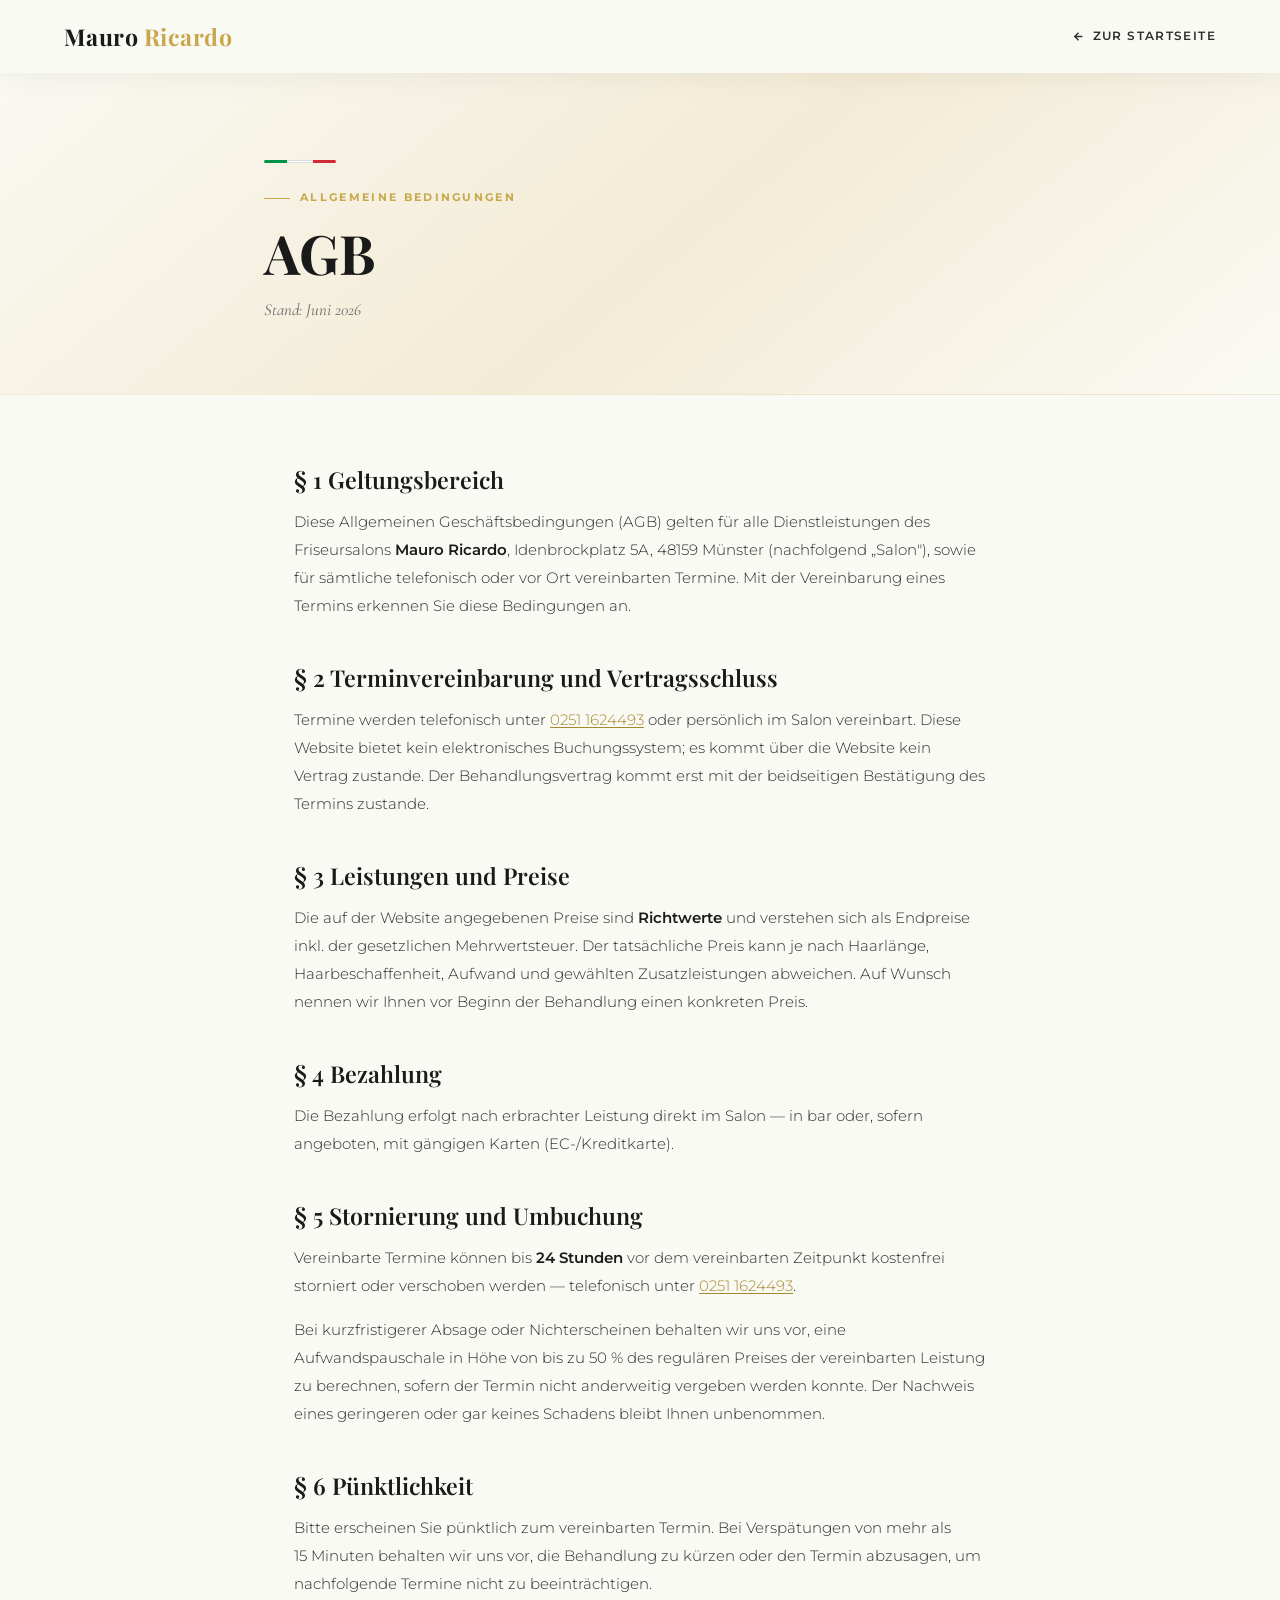
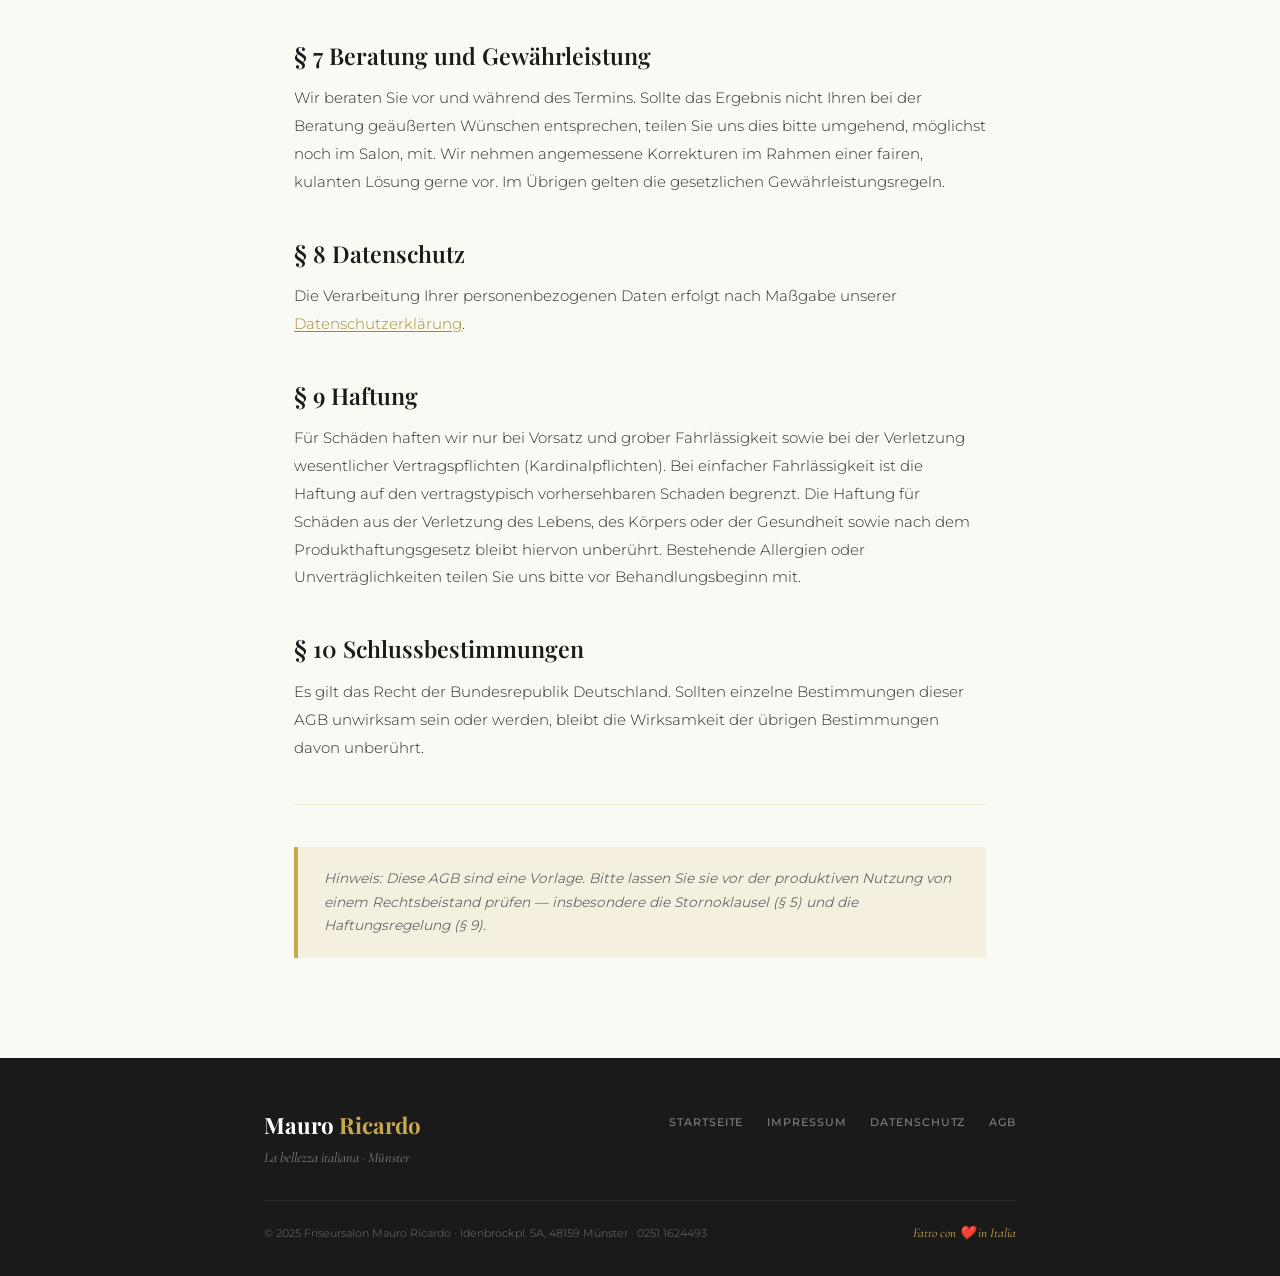
==== agb.html @ 3a628dab "Initiale Webseite Friseursalon Mauro Ricardo (DSGVO-konform) Co-Authored-By: Claude Opus 4.8 <norepl" ====
<!DOCTYPE html>
<html lang="de">
<head>
    <meta charset="UTF-8">
    <meta name="viewport" content="width=device-width, initial-scale=1.0">
    <title>AGB | Friseursalon Mauro Ricardo Münster</title>
    <meta name="description" content="Allgemeine Geschäftsbedingungen des Friseursalons Mauro Ricardo in Münster.">
    <meta name="robots" content="index, follow">
    <link rel="icon" type="image/svg+xml" href="favicon.svg">
    <meta name="theme-color" content="#1A1A1A">
    <link href="fonts/fonts.css" rel="stylesheet">
    <link href="legal.css" rel="stylesheet">
</head>
<body>

<nav>
    <a href="index.html" class="nav-logo">Mauro <em>Ricardo</em></a>
    <a href="index.html" class="nav-back">
        <svg width="13" height="13" viewBox="0 0 24 24" fill="none" stroke="currentColor" stroke-width="2.5"><path d="M19 12H5M12 19l-7-7 7-7"/></svg>
        Zur Startseite
    </a>
</nav>

<header class="legal-header">
    <div class="container">
        <div class="it-stripe"><span class="it-g"></span><span class="it-w"></span><span class="it-r"></span></div>
        <div class="eyebrow">Allgemeine Bedingungen</div>
        <h1>AGB</h1>
        <p class="legal-updated">Stand: Juni 2026</p>
    </div>
</header>

<main class="legal-content">
    <div class="container">

        <h2>§ 1 Geltungsbereich</h2>
        <p>
            Diese Allgemeinen Geschäftsbedingungen (AGB) gelten für alle Dienstleistungen des
            Friseursalons <strong>Mauro Ricardo</strong>, Idenbrockplatz 5A, 48159 Münster
            (nachfolgend „Salon"), sowie für sämtliche telefonisch oder vor Ort vereinbarten Termine.
            Mit der Vereinbarung eines Termins erkennen Sie diese Bedingungen an.
        </p>

        <h2>§ 2 Terminvereinbarung und Vertragsschluss</h2>
        <p>
            Termine werden telefonisch unter <a href="tel:025116244934">0251 1624493</a> oder
            persönlich im Salon vereinbart. Diese Website bietet kein elektronisches Buchungssystem;
            es kommt über die Website kein Vertrag zustande. Der Behandlungsvertrag kommt erst mit der
            beidseitigen Bestätigung des Termins zustande.
        </p>

        <h2>§ 3 Leistungen und Preise</h2>
        <p>
            Die auf der Website angegebenen Preise sind <strong>Richtwerte</strong> und verstehen sich
            als Endpreise inkl. der gesetzlichen Mehrwertsteuer. Der tatsächliche Preis kann je nach
            Haarlänge, Haarbeschaffenheit, Aufwand und gewählten Zusatzleistungen abweichen. Auf Wunsch
            nennen wir Ihnen vor Beginn der Behandlung einen konkreten Preis.
        </p>

        <h2>§ 4 Bezahlung</h2>
        <p>
            Die Bezahlung erfolgt nach erbrachter Leistung direkt im Salon — in bar oder, sofern
            angeboten, mit gängigen Karten (EC-/Kreditkarte).
        </p>

        <h2>§ 5 Stornierung und Umbuchung</h2>
        <p>
            Vereinbarte Termine können bis <strong>24 Stunden</strong> vor dem vereinbarten Zeitpunkt
            kostenfrei storniert oder verschoben werden — telefonisch unter
            <a href="tel:025116244934">0251 1624493</a>.
        </p>
        <p>
            Bei kurzfristigerer Absage oder Nichterscheinen behalten wir uns vor, eine
            Aufwandspauschale in Höhe von bis zu 50&nbsp;% des regulären Preises der vereinbarten
            Leistung zu berechnen, sofern der Termin nicht anderweitig vergeben werden konnte. Der
            Nachweis eines geringeren oder gar keines Schadens bleibt Ihnen unbenommen.
        </p>

        <h2>§ 6 Pünktlichkeit</h2>
        <p>
            Bitte erscheinen Sie pünktlich zum vereinbarten Termin. Bei Verspätungen von mehr als
            15&nbsp;Minuten behalten wir uns vor, die Behandlung zu kürzen oder den Termin abzusagen,
            um nachfolgende Termine nicht zu beeinträchtigen.
        </p>

        <h2>§ 7 Beratung und Gewährleistung</h2>
        <p>
            Wir beraten Sie vor und während des Termins. Sollte das Ergebnis nicht Ihren bei der
            Beratung geäußerten Wünschen entsprechen, teilen Sie uns dies bitte umgehend, möglichst
            noch im Salon, mit. Wir nehmen angemessene Korrekturen im Rahmen einer fairen, kulanten
            Lösung gerne vor. Im Übrigen gelten die gesetzlichen Gewährleistungsregeln.
        </p>

        <h2>§ 8 Datenschutz</h2>
        <p>
            Die Verarbeitung Ihrer personenbezogenen Daten erfolgt nach Maßgabe unserer
            <a href="datenschutz.html">Datenschutzerklärung</a>.
        </p>

        <h2>§ 9 Haftung</h2>
        <p>
            Für Schäden haften wir nur bei Vorsatz und grober Fahrlässigkeit sowie bei der Verletzung
            wesentlicher Vertragspflichten (Kardinalpflichten). Bei einfacher Fahrlässigkeit ist die
            Haftung auf den vertragstypisch vorhersehbaren Schaden begrenzt. Die Haftung für Schäden
            aus der Verletzung des Lebens, des Körpers oder der Gesundheit sowie nach dem
            Produkthaftungsgesetz bleibt hiervon unberührt. Bestehende Allergien oder
            Unverträglichkeiten teilen Sie uns bitte vor Behandlungsbeginn mit.
        </p>

        <h2>§ 10 Schlussbestimmungen</h2>
        <p>
            Es gilt das Recht der Bundesrepublik Deutschland. Sollten einzelne Bestimmungen dieser AGB
            unwirksam sein oder werden, bleibt die Wirksamkeit der übrigen Bestimmungen davon unberührt.
        </p>

        <hr>
        <blockquote>
            Hinweis: Diese AGB sind eine Vorlage. Bitte lassen Sie sie vor der produktiven Nutzung von
            einem Rechtsbeistand prüfen — insbesondere die Stornoklausel (§ 5) und die
            Haftungsregelung (§ 9).
        </blockquote>

    </div>
</main>

<footer>
    <div class="container">
        <div class="foot-top">
            <div>
                <div class="foot-logo">Mauro <em>Ricardo</em></div>
                <div class="foot-tag">La bellezza italiana · Münster</div>
            </div>
            <ul class="foot-links">
                <li><a href="index.html">Startseite</a></li>
                <li><a href="impressum.html">Impressum</a></li>
                <li><a href="datenschutz.html">Datenschutz</a></li>
                <li><a href="agb.html">AGB</a></li>
            </ul>
        </div>
        <div class="foot-bottom">
            <p class="foot-copy">© 2025 Friseursalon Mauro Ricardo · Idenbrockpl. 5A, 48159 Münster · 0251 1624493</p>
            <div class="foot-it">Fatto con ❤️ in Italia</div>
        </div>
    </div>
</footer>

</body>
</html>
---- fonts/fonts.css ----
/* Lokal gehostete Schriften – DSGVO-konform, keine Google-Server */
@font-face {
  font-family: 'Cormorant Garamond';
  font-style: italic;
  font-weight: 300;
  font-display: swap;
  src: url(./cormorantgaramond-300-italic-latin-ext.woff2) format('woff2');
  unicode-range: U+0100-02BA, U+02BD-02C5, U+02C7-02CC, U+02CE-02D7, U+02DD-02FF, U+0304, U+0308, U+0329, U+1D00-1DBF, U+1E00-1E9F, U+1EF2-1EFF, U+2020, U+20A0-20AB, U+20AD-20C0, U+2113, U+2C60-2C7F, U+A720-A7FF;
}
@font-face {
  font-family: 'Cormorant Garamond';
  font-style: italic;
  font-weight: 300;
  font-display: swap;
  src: url(./cormorantgaramond-300-italic-latin.woff2) format('woff2');
  unicode-range: U+0000-00FF, U+0131, U+0152-0153, U+02BB-02BC, U+02C6, U+02DA, U+02DC, U+0304, U+0308, U+0329, U+2000-206F, U+20AC, U+2122, U+2191, U+2193, U+2212, U+2215, U+FEFF, U+FFFD;
}
@font-face {
  font-family: 'Cormorant Garamond';
  font-style: italic;
  font-weight: 400;
  font-display: swap;
  src: url(./cormorantgaramond-400-italic-latin-ext.woff2) format('woff2');
  unicode-range: U+0100-02BA, U+02BD-02C5, U+02C7-02CC, U+02CE-02D7, U+02DD-02FF, U+0304, U+0308, U+0329, U+1D00-1DBF, U+1E00-1E9F, U+1EF2-1EFF, U+2020, U+20A0-20AB, U+20AD-20C0, U+2113, U+2C60-2C7F, U+A720-A7FF;
}
@font-face {
  font-family: 'Cormorant Garamond';
  font-style: italic;
  font-weight: 400;
  font-display: swap;
  src: url(./cormorantgaramond-400-italic-latin.woff2) format('woff2');
  unicode-range: U+0000-00FF, U+0131, U+0152-0153, U+02BB-02BC, U+02C6, U+02DA, U+02DC, U+0304, U+0308, U+0329, U+2000-206F, U+20AC, U+2122, U+2191, U+2193, U+2212, U+2215, U+FEFF, U+FFFD;
}
@font-face {
  font-family: 'Cormorant Garamond';
  font-style: normal;
  font-weight: 300;
  font-display: swap;
  src: url(./cormorantgaramond-300-normal-latin-ext.woff2) format('woff2');
  unicode-range: U+0100-02BA, U+02BD-02C5, U+02C7-02CC, U+02CE-02D7, U+02DD-02FF, U+0304, U+0308, U+0329, U+1D00-1DBF, U+1E00-1E9F, U+1EF2-1EFF, U+2020, U+20A0-20AB, U+20AD-20C0, U+2113, U+2C60-2C7F, U+A720-A7FF;
}
@font-face {
  font-family: 'Cormorant Garamond';
  font-style: normal;
  font-weight: 300;
  font-display: swap;
  src: url(./cormorantgaramond-300-normal-latin.woff2) format('woff2');
  unicode-range: U+0000-00FF, U+0131, U+0152-0153, U+02BB-02BC, U+02C6, U+02DA, U+02DC, U+0304, U+0308, U+0329, U+2000-206F, U+20AC, U+2122, U+2191, U+2193, U+2212, U+2215, U+FEFF, U+FFFD;
}
@font-face {
  font-family: 'Cormorant Garamond';
  font-style: normal;
  font-weight: 400;
  font-display: swap;
  src: url(./cormorantgaramond-400-normal-latin-ext.woff2) format('woff2');
  unicode-range: U+0100-02BA, U+02BD-02C5, U+02C7-02CC, U+02CE-02D7, U+02DD-02FF, U+0304, U+0308, U+0329, U+1D00-1DBF, U+1E00-1E9F, U+1EF2-1EFF, U+2020, U+20A0-20AB, U+20AD-20C0, U+2113, U+2C60-2C7F, U+A720-A7FF;
}
@font-face {
  font-family: 'Cormorant Garamond';
  font-style: normal;
  font-weight: 400;
  font-display: swap;
  src: url(./cormorantgaramond-400-normal-latin.woff2) format('woff2');
  unicode-range: U+0000-00FF, U+0131, U+0152-0153, U+02BB-02BC, U+02C6, U+02DA, U+02DC, U+0304, U+0308, U+0329, U+2000-206F, U+20AC, U+2122, U+2191, U+2193, U+2212, U+2215, U+FEFF, U+FFFD;
}
@font-face {
  font-family: 'Montserrat';
  font-style: normal;
  font-weight: 300;
  font-display: swap;
  src: url(./montserrat-300-normal-latin-ext.woff2) format('woff2');
  unicode-range: U+0100-02BA, U+02BD-02C5, U+02C7-02CC, U+02CE-02D7, U+02DD-02FF, U+0304, U+0308, U+0329, U+1D00-1DBF, U+1E00-1E9F, U+1EF2-1EFF, U+2020, U+20A0-20AB, U+20AD-20C0, U+2113, U+2C60-2C7F, U+A720-A7FF;
}
@font-face {
  font-family: 'Montserrat';
  font-style: normal;
  font-weight: 300;
  font-display: swap;
  src: url(./montserrat-300-normal-latin.woff2) format('woff2');
  unicode-range: U+0000-00FF, U+0131, U+0152-0153, U+02BB-02BC, U+02C6, U+02DA, U+02DC, U+0304, U+0308, U+0329, U+2000-206F, U+20AC, U+2122, U+2191, U+2193, U+2212, U+2215, U+FEFF, U+FFFD;
}
@font-face {
  font-family: 'Montserrat';
  font-style: normal;
  font-weight: 400;
  font-display: swap;
  src: url(./montserrat-400-normal-latin-ext.woff2) format('woff2');
  unicode-range: U+0100-02BA, U+02BD-02C5, U+02C7-02CC, U+02CE-02D7, U+02DD-02FF, U+0304, U+0308, U+0329, U+1D00-1DBF, U+1E00-1E9F, U+1EF2-1EFF, U+2020, U+20A0-20AB, U+20AD-20C0, U+2113, U+2C60-2C7F, U+A720-A7FF;
}
@font-face {
  font-family: 'Montserrat';
  font-style: normal;
  font-weight: 400;
  font-display: swap;
  src: url(./montserrat-400-normal-latin.woff2) format('woff2');
  unicode-range: U+0000-00FF, U+0131, U+0152-0153, U+02BB-02BC, U+02C6, U+02DA, U+02DC, U+0304, U+0308, U+0329, U+2000-206F, U+20AC, U+2122, U+2191, U+2193, U+2212, U+2215, U+FEFF, U+FFFD;
}
@font-face {
  font-family: 'Montserrat';
  font-style: normal;
  font-weight: 500;
  font-display: swap;
  src: url(./montserrat-500-normal-latin-ext.woff2) format('woff2');
  unicode-range: U+0100-02BA, U+02BD-02C5, U+02C7-02CC, U+02CE-02D7, U+02DD-02FF, U+0304, U+0308, U+0329, U+1D00-1DBF, U+1E00-1E9F, U+1EF2-1EFF, U+2020, U+20A0-20AB, U+20AD-20C0, U+2113, U+2C60-2C7F, U+A720-A7FF;
}
@font-face {
  font-family: 'Montserrat';
  font-style: normal;
  font-weight: 500;
  font-display: swap;
  src: url(./montserrat-500-normal-latin.woff2) format('woff2');
  unicode-range: U+0000-00FF, U+0131, U+0152-0153, U+02BB-02BC, U+02C6, U+02DA, U+02DC, U+0304, U+0308, U+0329, U+2000-206F, U+20AC, U+2122, U+2191, U+2193, U+2212, U+2215, U+FEFF, U+FFFD;
}
@font-face {
  font-family: 'Montserrat';
  font-style: normal;
  font-weight: 600;
  font-display: swap;
  src: url(./montserrat-600-normal-latin-ext.woff2) format('woff2');
  unicode-range: U+0100-02BA, U+02BD-02C5, U+02C7-02CC, U+02CE-02D7, U+02DD-02FF, U+0304, U+0308, U+0329, U+1D00-1DBF, U+1E00-1E9F, U+1EF2-1EFF, U+2020, U+20A0-20AB, U+20AD-20C0, U+2113, U+2C60-2C7F, U+A720-A7FF;
}
@font-face {
  font-family: 'Montserrat';
  font-style: normal;
  font-weight: 600;
  font-display: swap;
  src: url(./montserrat-600-normal-latin.woff2) format('woff2');
  unicode-range: U+0000-00FF, U+0131, U+0152-0153, U+02BB-02BC, U+02C6, U+02DA, U+02DC, U+0304, U+0308, U+0329, U+2000-206F, U+20AC, U+2122, U+2191, U+2193, U+2212, U+2215, U+FEFF, U+FFFD;
}
@font-face {
  font-family: 'Montserrat';
  font-style: normal;
  font-weight: 700;
  font-display: swap;
  src: url(./montserrat-700-normal-latin-ext.woff2) format('woff2');
  unicode-range: U+0100-02BA, U+02BD-02C5, U+02C7-02CC, U+02CE-02D7, U+02DD-02FF, U+0304, U+0308, U+0329, U+1D00-1DBF, U+1E00-1E9F, U+1EF2-1EFF, U+2020, U+20A0-20AB, U+20AD-20C0, U+2113, U+2C60-2C7F, U+A720-A7FF;
}
@font-face {
  font-family: 'Montserrat';
  font-style: normal;
  font-weight: 700;
  font-display: swap;
  src: url(./montserrat-700-normal-latin.woff2) format('woff2');
  unicode-range: U+0000-00FF, U+0131, U+0152-0153, U+02BB-02BC, U+02C6, U+02DA, U+02DC, U+0304, U+0308, U+0329, U+2000-206F, U+20AC, U+2122, U+2191, U+2193, U+2212, U+2215, U+FEFF, U+FFFD;
}
@font-face {
  font-family: 'Playfair Display';
  font-style: italic;
  font-weight: 400;
  font-display: swap;
  src: url(./playfairdisplay-400-italic-latin-ext.woff2) format('woff2');
  unicode-range: U+0100-02BA, U+02BD-02C5, U+02C7-02CC, U+02CE-02D7, U+02DD-02FF, U+0304, U+0308, U+0329, U+1D00-1DBF, U+1E00-1E9F, U+1EF2-1EFF, U+2020, U+20A0-20AB, U+20AD-20C0, U+2113, U+2C60-2C7F, U+A720-A7FF;
}
@font-face {
  font-family: 'Playfair Display';
  font-style: italic;
  font-weight: 400;
  font-display: swap;
  src: url(./playfairdisplay-400-italic-latin.woff2) format('woff2');
  unicode-range: U+0000-00FF, U+0131, U+0152-0153, U+02BB-02BC, U+02C6, U+02DA, U+02DC, U+0304, U+0308, U+0329, U+2000-206F, U+20AC, U+2122, U+2191, U+2193, U+2212, U+2215, U+FEFF, U+FFFD;
}
@font-face {
  font-family: 'Playfair Display';
  font-style: italic;
  font-weight: 600;
  font-display: swap;
  src: url(./playfairdisplay-600-italic-latin-ext.woff2) format('woff2');
  unicode-range: U+0100-02BA, U+02BD-02C5, U+02C7-02CC, U+02CE-02D7, U+02DD-02FF, U+0304, U+0308, U+0329, U+1D00-1DBF, U+1E00-1E9F, U+1EF2-1EFF, U+2020, U+20A0-20AB, U+20AD-20C0, U+2113, U+2C60-2C7F, U+A720-A7FF;
}
@font-face {
  font-family: 'Playfair Display';
  font-style: italic;
  font-weight: 600;
  font-display: swap;
  src: url(./playfairdisplay-600-italic-latin.woff2) format('woff2');
  unicode-range: U+0000-00FF, U+0131, U+0152-0153, U+02BB-02BC, U+02C6, U+02DA, U+02DC, U+0304, U+0308, U+0329, U+2000-206F, U+20AC, U+2122, U+2191, U+2193, U+2212, U+2215, U+FEFF, U+FFFD;
}
@font-face {
  font-family: 'Playfair Display';
  font-style: normal;
  font-weight: 400;
  font-display: swap;
  src: url(./playfairdisplay-400-normal-latin-ext.woff2) format('woff2');
  unicode-range: U+0100-02BA, U+02BD-02C5, U+02C7-02CC, U+02CE-02D7, U+02DD-02FF, U+0304, U+0308, U+0329, U+1D00-1DBF, U+1E00-1E9F, U+1EF2-1EFF, U+2020, U+20A0-20AB, U+20AD-20C0, U+2113, U+2C60-2C7F, U+A720-A7FF;
}
@font-face {
  font-family: 'Playfair Display';
  font-style: normal;
  font-weight: 400;
  font-display: swap;
  src: url(./playfairdisplay-400-normal-latin.woff2) format('woff2');
  unicode-range: U+0000-00FF, U+0131, U+0152-0153, U+02BB-02BC, U+02C6, U+02DA, U+02DC, U+0304, U+0308, U+0329, U+2000-206F, U+20AC, U+2122, U+2191, U+2193, U+2212, U+2215, U+FEFF, U+FFFD;
}
@font-face {
  font-family: 'Playfair Display';
  font-style: normal;
  font-weight: 600;
  font-display: swap;
  src: url(./playfairdisplay-600-normal-latin-ext.woff2) format('woff2');
  unicode-range: U+0100-02BA, U+02BD-02C5, U+02C7-02CC, U+02CE-02D7, U+02DD-02FF, U+0304, U+0308, U+0329, U+1D00-1DBF, U+1E00-1E9F, U+1EF2-1EFF, U+2020, U+20A0-20AB, U+20AD-20C0, U+2113, U+2C60-2C7F, U+A720-A7FF;
}
@font-face {
  font-family: 'Playfair Display';
  font-style: normal;
  font-weight: 600;
  font-display: swap;
  src: url(./playfairdisplay-600-normal-latin.woff2) format('woff2');
  unicode-range: U+0000-00FF, U+0131, U+0152-0153, U+02BB-02BC, U+02C6, U+02DA, U+02DC, U+0304, U+0308, U+0329, U+2000-206F, U+20AC, U+2122, U+2191, U+2193, U+2212, U+2215, U+FEFF, U+FFFD;
}
@font-face {
  font-family: 'Playfair Display';
  font-style: normal;
  font-weight: 700;
  font-display: swap;
  src: url(./playfairdisplay-700-normal-latin-ext.woff2) format('woff2');
  unicode-range: U+0100-02BA, U+02BD-02C5, U+02C7-02CC, U+02CE-02D7, U+02DD-02FF, U+0304, U+0308, U+0329, U+1D00-1DBF, U+1E00-1E9F, U+1EF2-1EFF, U+2020, U+20A0-20AB, U+20AD-20C0, U+2113, U+2C60-2C7F, U+A720-A7FF;
}
@font-face {
  font-family: 'Playfair Display';
  font-style: normal;
  font-weight: 700;
  font-display: swap;
  src: url(./playfairdisplay-700-normal-latin.woff2) format('woff2');
  unicode-range: U+0000-00FF, U+0131, U+0152-0153, U+02BB-02BC, U+02C6, U+02DA, U+02DC, U+0304, U+0308, U+0329, U+2000-206F, U+20AC, U+2122, U+2191, U+2193, U+2212, U+2215, U+FEFF, U+FFFD;
}
---- legal.css ----
/* ===== Mauro Ricardo – Rechtsseiten (Impressum / Datenschutz / AGB) ===== */
:root {
    --cream:#FAFAF5; --warm:#F5EFE0; --gold:#C9A84C; --gold-lt:#E8D5A0;
    --gold-dk:#A6882E; --dark:#1A1A1A; --text:#2C2C2C; --muted:#6B6B6B; --white:#FFFFFF;
    --green-it:#009246; --red-it:#CE2B37;
}
*,*::before,*::after { box-sizing:border-box; margin:0; padding:0; }
html { scroll-behavior:smooth; font-size:16px; scrollbar-width:none; -ms-overflow-style:none; }
html::-webkit-scrollbar{ width:0; height:0; display:none; }
body {
    font-family:'Montserrat',sans-serif;
    background:var(--cream); color:var(--text);
    overflow-x:hidden; line-height:1.6;
}

/* Nav */
nav {
    position:fixed; inset:0 0 auto; z-index:1000;
    padding:18px 64px; display:flex; align-items:center; justify-content:space-between;
    background:rgba(250,250,245,.96); backdrop-filter:blur(12px);
    box-shadow:0 2px 32px rgba(0,0,0,.06);
}
.nav-logo {
    font-family:'Playfair Display',serif; font-size:1.45rem; font-weight:700;
    color:var(--dark); text-decoration:none; letter-spacing:.02em;
}
.nav-logo em { font-style:normal; color:var(--gold); }
.nav-back {
    font-size:.72rem; font-weight:600; letter-spacing:.12em; text-transform:uppercase;
    color:var(--text); text-decoration:none; display:inline-flex; align-items:center; gap:8px;
    transition:color .3s;
}
.nav-back:hover { color:var(--gold); }

/* Header */
.legal-header {
    background:linear-gradient(140deg,#FAFAF5 0%,#F3EBD5 55%,#FAFAF5 100%);
    padding:160px 0 70px;
    border-bottom:1px solid rgba(201,168,76,.15);
}
.container { max-width:880px; margin:0 auto; padding:0 64px; }
.it-stripe { display:flex; height:3px; width:72px; border-radius:2px; overflow:hidden; margin-bottom:18px; }
.it-stripe span { flex:1; }
.it-g{background:var(--green-it);} .it-w{background:#fff;border:1px solid #ddd;} .it-r{background:var(--red-it);}
.eyebrow {
    display:inline-flex; align-items:center; gap:10px;
    font-size:.66rem; font-weight:700; letter-spacing:.22em; text-transform:uppercase;
    color:var(--gold); margin-bottom:16px;
}
.eyebrow::before { content:''; width:26px; height:1px; background:var(--gold); }
.legal-header h1 {
    font-family:'Playfair Display',serif; font-size:clamp(2.2rem,4.5vw,3.4rem);
    font-weight:700; color:var(--dark); line-height:1.1;
}
.legal-header h1 em { font-style:italic; color:var(--gold); }
.legal-updated {
    font-family:'Cormorant Garamond',serif; font-style:italic;
    color:var(--muted); font-size:1.05rem; margin-top:14px;
}

/* Content */
.legal-content { padding:70px 0 100px; }
.legal-content .container { max-width:820px; }
.legal-content h2 {
    font-family:'Playfair Display',serif; font-size:1.45rem; font-weight:600;
    color:var(--dark); margin:42px 0 14px; line-height:1.3;
}
.legal-content h2:first-child { margin-top:0; }
.legal-content h3 {
    font-size:1rem; font-weight:600; color:var(--dark); margin:26px 0 10px;
}
.legal-content p {
    font-size:.92rem; font-weight:300; color:var(--text); line-height:1.9; margin-bottom:16px;
}
.legal-content strong { font-weight:600; color:var(--dark); }
.legal-content a { color:var(--gold-dk); text-decoration:underline; text-underline-offset:2px; }
.legal-content a:hover { color:var(--gold); }
.legal-content ul { margin:0 0 18px 22px; }
.legal-content li { font-size:.92rem; font-weight:300; color:var(--text); line-height:1.8; margin-bottom:6px; }
.legal-content code {
    font-family:monospace; background:var(--warm); padding:2px 6px; border-radius:3px;
    font-size:.85em; color:var(--gold-dk);
}
.legal-content hr { border:none; border-top:1px solid rgba(201,168,76,.2); margin:42px 0; }
.legal-content blockquote {
    background:var(--warm); border-left:4px solid var(--gold);
    padding:20px 26px; font-size:.86rem; font-style:italic; color:var(--muted); line-height:1.7;
    border-radius:0 4px 4px 0;
}

/* Footer */
footer { background:var(--dark); padding:50px 0 32px; }
footer .container { max-width:880px; }
.foot-top {
    display:flex; justify-content:space-between; align-items:flex-start;
    padding-bottom:30px; border-bottom:1px solid rgba(255,255,255,.07); margin-bottom:22px; flex-wrap:wrap; gap:20px;
}
.foot-logo { font-family:'Playfair Display',serif; font-size:1.4rem; font-weight:700; color:var(--white); }
.foot-logo em { font-style:normal; color:var(--gold); }
.foot-tag { font-family:'Cormorant Garamond',serif; font-style:italic; color:rgba(255,255,255,.45); font-size:.88rem; margin-top:4px; }
.foot-links { list-style:none; display:flex; gap:24px; flex-wrap:wrap; }
.foot-links a {
    font-size:.7rem; font-weight:500; letter-spacing:.08em; text-transform:uppercase;
    color:rgba(255,255,255,.45); text-decoration:none; transition:color .3s;
}
.foot-links a:hover { color:var(--gold); }
.foot-bottom { display:flex; justify-content:space-between; align-items:center; flex-wrap:wrap; gap:8px; }
.foot-copy { font-size:.68rem; color:rgba(255,255,255,.28); }
.foot-it { font-family:'Cormorant Garamond',serif; font-style:italic; font-size:.82rem; color:var(--gold); }

@media (max-width:768px) {
    nav { padding:16px 24px; }
    .container { padding:0 24px; }
    .legal-header { padding:120px 0 50px; }
    .foot-top, .foot-bottom { flex-direction:column; }
}
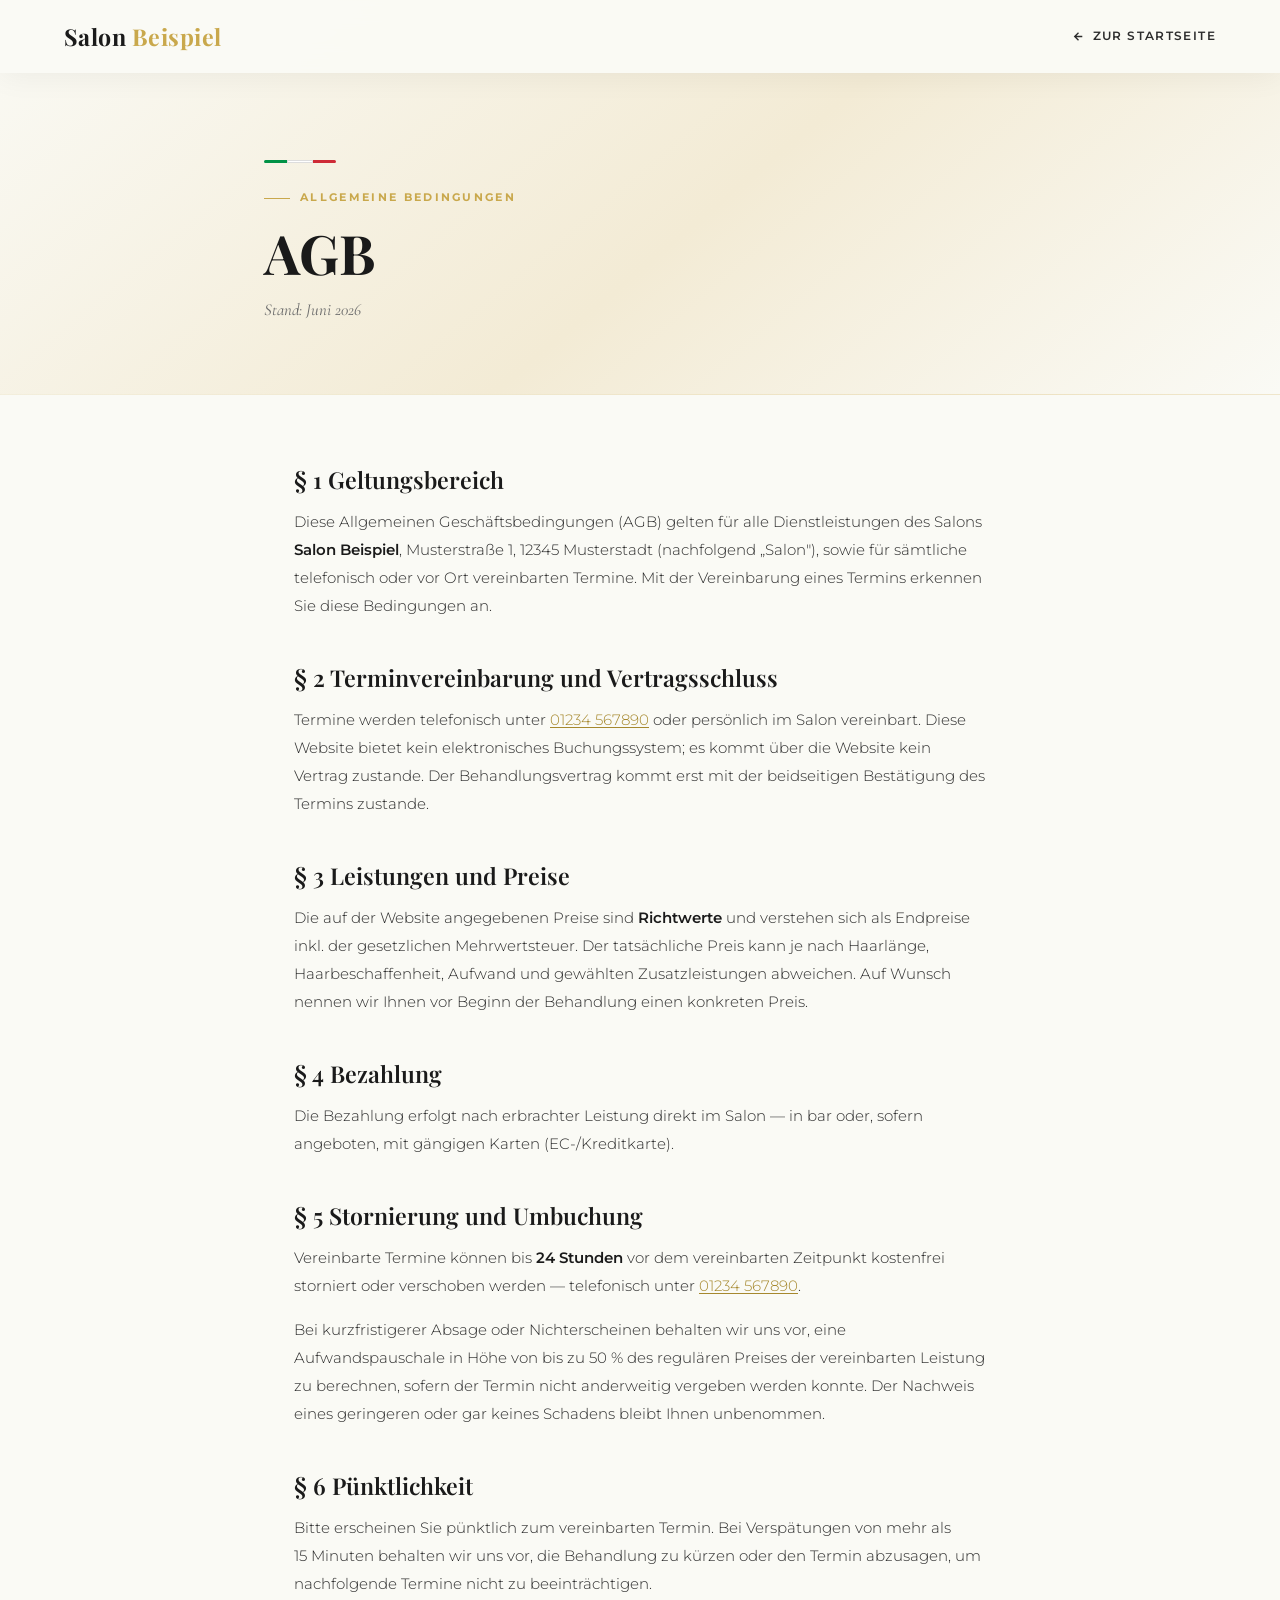
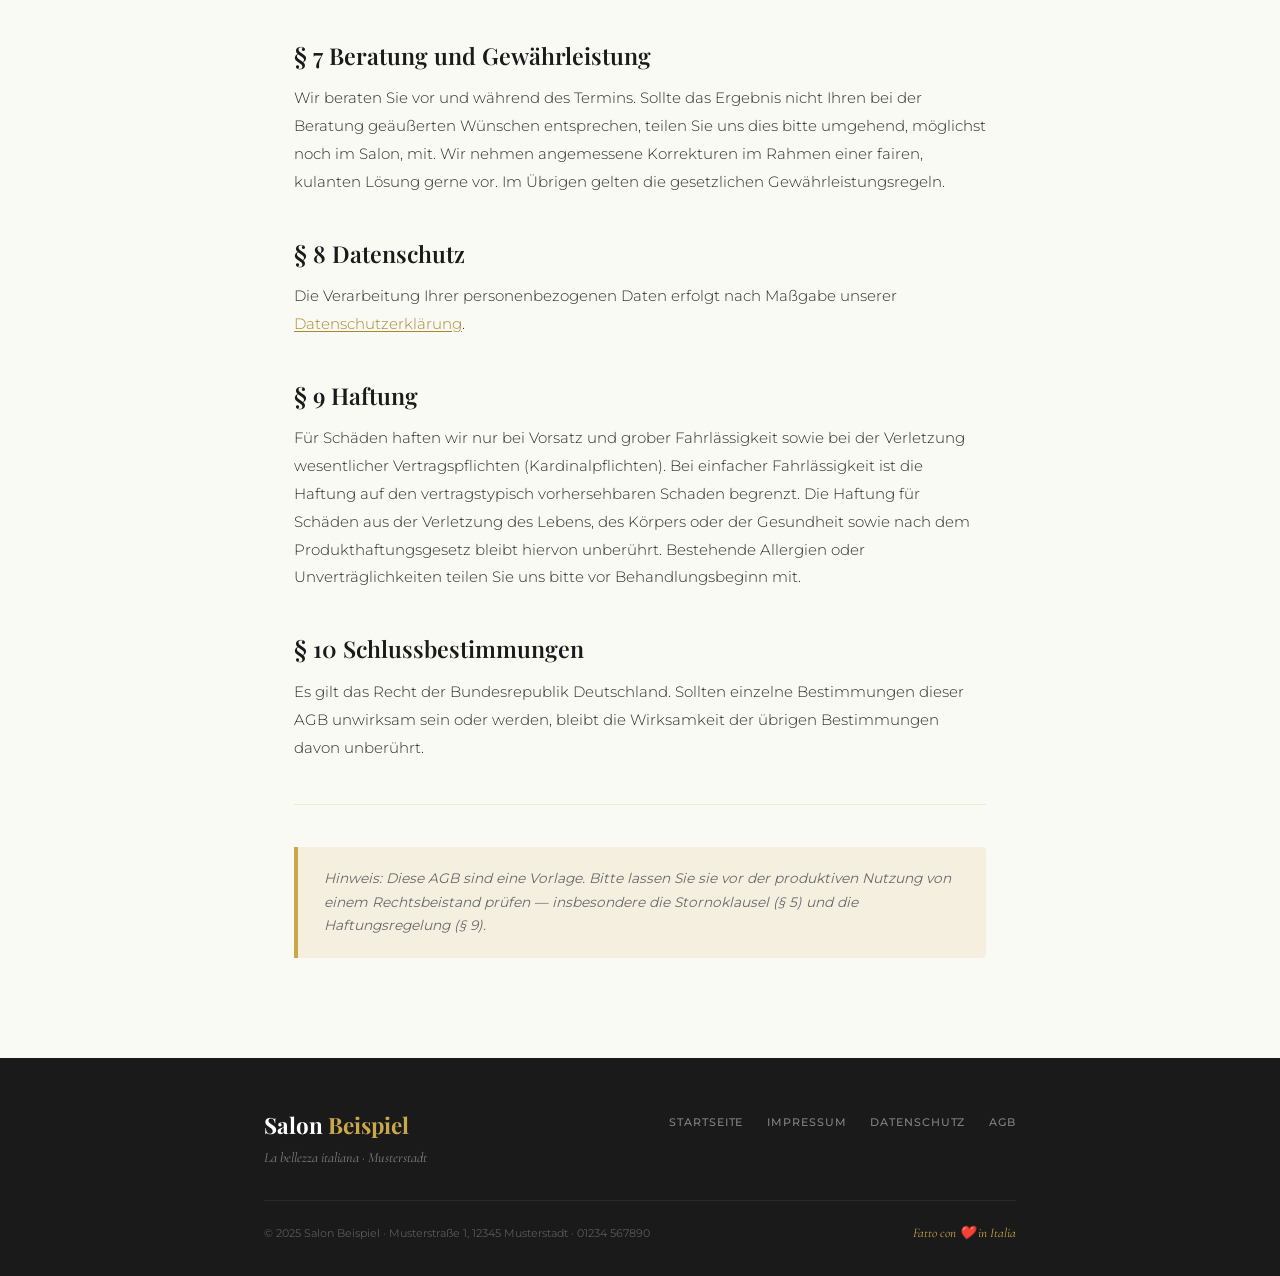
==== commit 5e014c72: "Anonymisierung: Inhaberdaten durch Beispiel-Platzhalter ersetzen Frontend, Impressum, Datenschutz un" ====
--- a/agb.html
+++ b/agb.html
@@ -3,8 +3,8 @@
 <head>
     <meta charset="UTF-8">
     <meta name="viewport" content="width=device-width, initial-scale=1.0">
-    <title>AGB | Friseursalon Mauro Ricardo Münster</title>
-    <meta name="description" content="Allgemeine Geschäftsbedingungen des Friseursalons Mauro Ricardo in Münster.">
+    <title>AGB | Salon Beispiel Musterstadt</title>
+    <meta name="description" content="Allgemeine Geschäftsbedingungen des Salon Beispiel in Musterstadt.">
     <meta name="robots" content="index, follow">
     <link rel="icon" type="image/svg+xml" href="favicon.svg">
     <meta name="theme-color" content="#1A1A1A">
@@ -14,7 +14,7 @@
 <body>
 
 <nav>
-    <a href="index.html" class="nav-logo">Mauro <em>Ricardo</em></a>
+    <a href="index.html" class="nav-logo">Salon <em>Beispiel</em></a>
     <a href="index.html" class="nav-back">
         <svg width="13" height="13" viewBox="0 0 24 24" fill="none" stroke="currentColor" stroke-width="2.5"><path d="M19 12H5M12 19l-7-7 7-7"/></svg>
         Zur Startseite
@@ -36,14 +36,14 @@
         <h2>§ 1 Geltungsbereich</h2>
         <p>
             Diese Allgemeinen Geschäftsbedingungen (AGB) gelten für alle Dienstleistungen des
-            Friseursalons <strong>Mauro Ricardo</strong>, Idenbrockplatz 5A, 48159 Münster
+            Salons <strong>Salon Beispiel</strong>, Musterstraße 1, 12345 Musterstadt
             (nachfolgend „Salon"), sowie für sämtliche telefonisch oder vor Ort vereinbarten Termine.
             Mit der Vereinbarung eines Termins erkennen Sie diese Bedingungen an.
         </p>
 
         <h2>§ 2 Terminvereinbarung und Vertragsschluss</h2>
         <p>
-            Termine werden telefonisch unter <a href="tel:025116244934">0251 1624493</a> oder
+            Termine werden telefonisch unter <a href="tel:01234567890">01234 567890</a> oder
             persönlich im Salon vereinbart. Diese Website bietet kein elektronisches Buchungssystem;
             es kommt über die Website kein Vertrag zustande. Der Behandlungsvertrag kommt erst mit der
             beidseitigen Bestätigung des Termins zustande.
@@ -67,7 +67,7 @@
         <p>
             Vereinbarte Termine können bis <strong>24 Stunden</strong> vor dem vereinbarten Zeitpunkt
             kostenfrei storniert oder verschoben werden — telefonisch unter
-            <a href="tel:025116244934">0251 1624493</a>.
+            <a href="tel:01234567890">01234 567890</a>.
         </p>
         <p>
             Bei kurzfristigerer Absage oder Nichterscheinen behalten wir uns vor, eine
@@ -127,8 +127,8 @@
     <div class="container">
         <div class="foot-top">
             <div>
-                <div class="foot-logo">Mauro <em>Ricardo</em></div>
-                <div class="foot-tag">La bellezza italiana · Münster</div>
+                <div class="foot-logo">Salon <em>Beispiel</em></div>
+                <div class="foot-tag">La bellezza italiana · Musterstadt</div>
             </div>
             <ul class="foot-links">
                 <li><a href="index.html">Startseite</a></li>
@@ -138,7 +138,7 @@
             </ul>
         </div>
         <div class="foot-bottom">
-            <p class="foot-copy">© 2025 Friseursalon Mauro Ricardo · Idenbrockpl. 5A, 48159 Münster · 0251 1624493</p>
+            <p class="foot-copy">© 2025 Salon Beispiel · Musterstraße 1, 12345 Musterstadt · 01234 567890</p>
             <div class="foot-it">Fatto con ❤️ in Italia</div>
         </div>
     </div>
--- a/legal.css
+++ b/legal.css
@@ -1,4 +1,4 @@
-/* ===== Mauro Ricardo – Rechtsseiten (Impressum / Datenschutz / AGB) ===== */
+/* ===== Salon Beispiel – Rechtsseiten (Impressum / Datenschutz / AGB) ===== */
 :root {
     --cream:#FAFAF5; --warm:#F5EFE0; --gold:#C9A84C; --gold-lt:#E8D5A0;
     --gold-dk:#A6882E; --dark:#1A1A1A; --text:#2C2C2C; --muted:#6B6B6B; --white:#FFFFFF;
